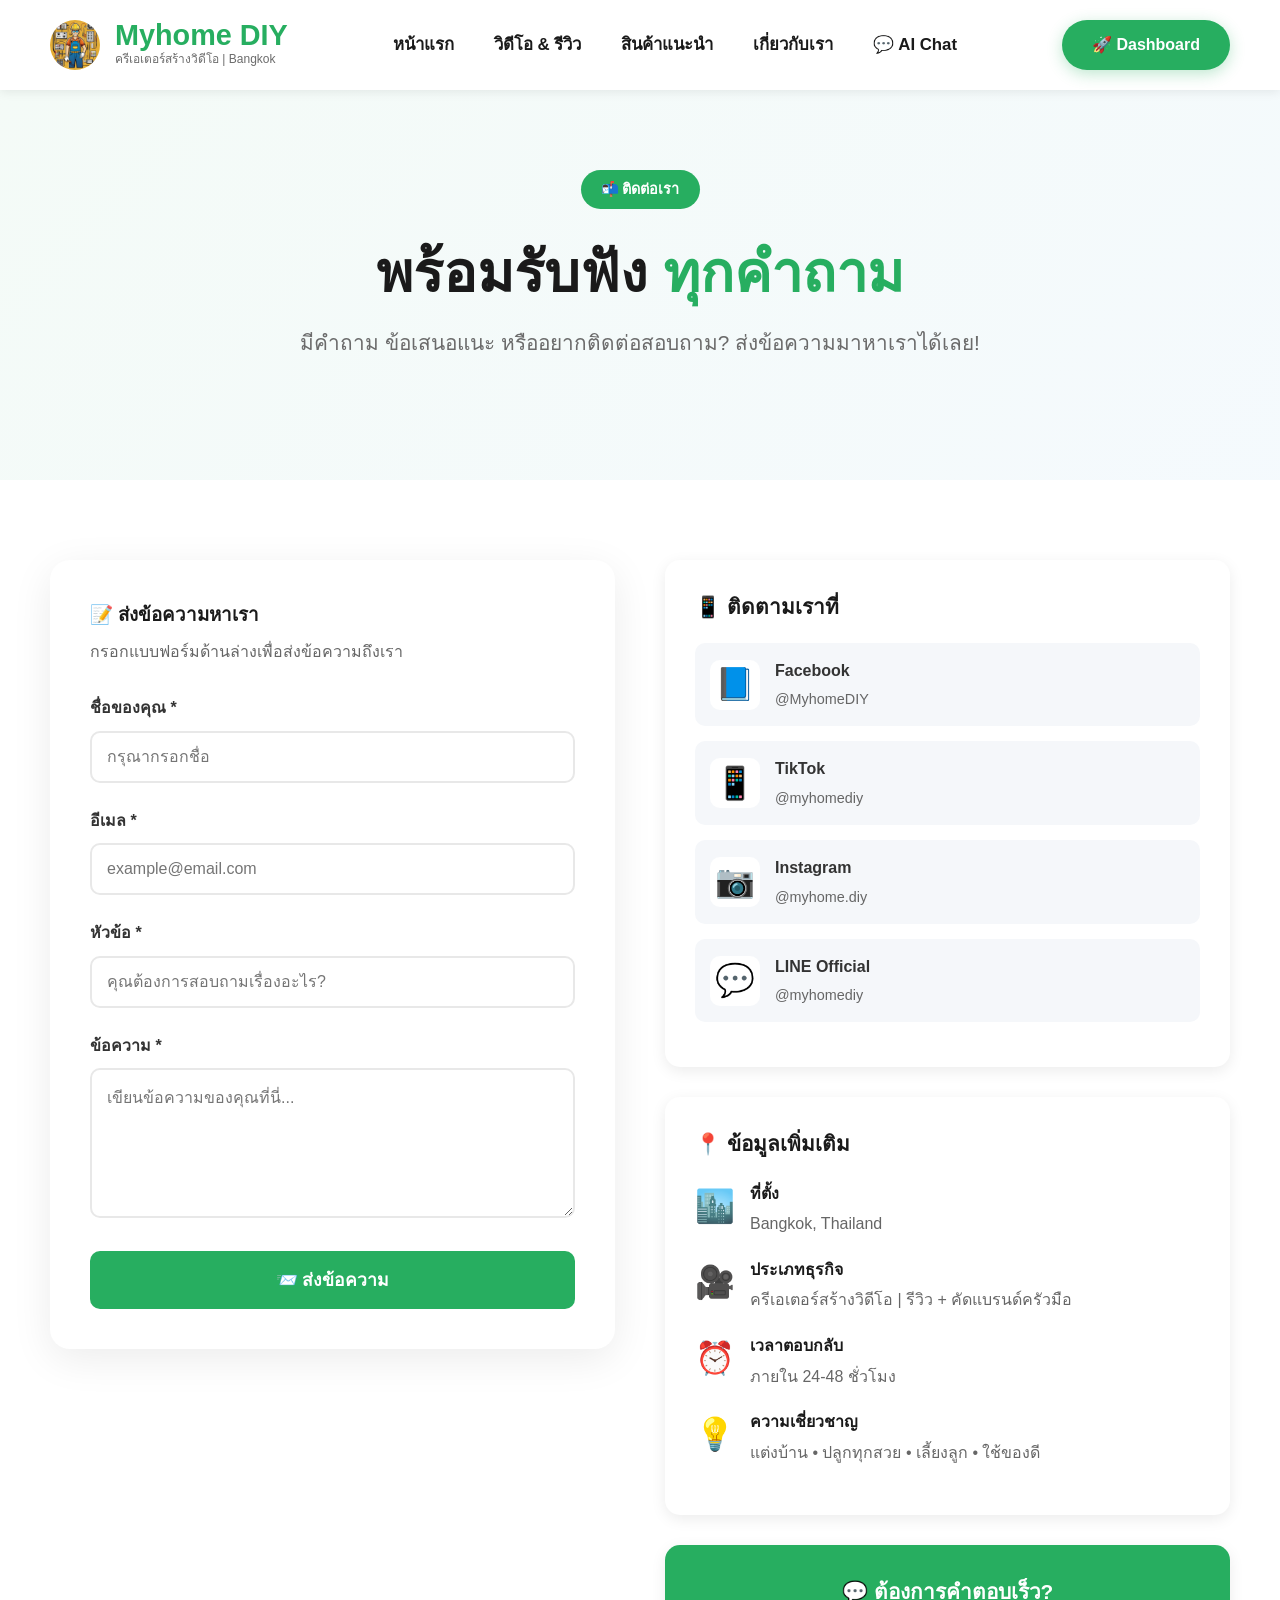
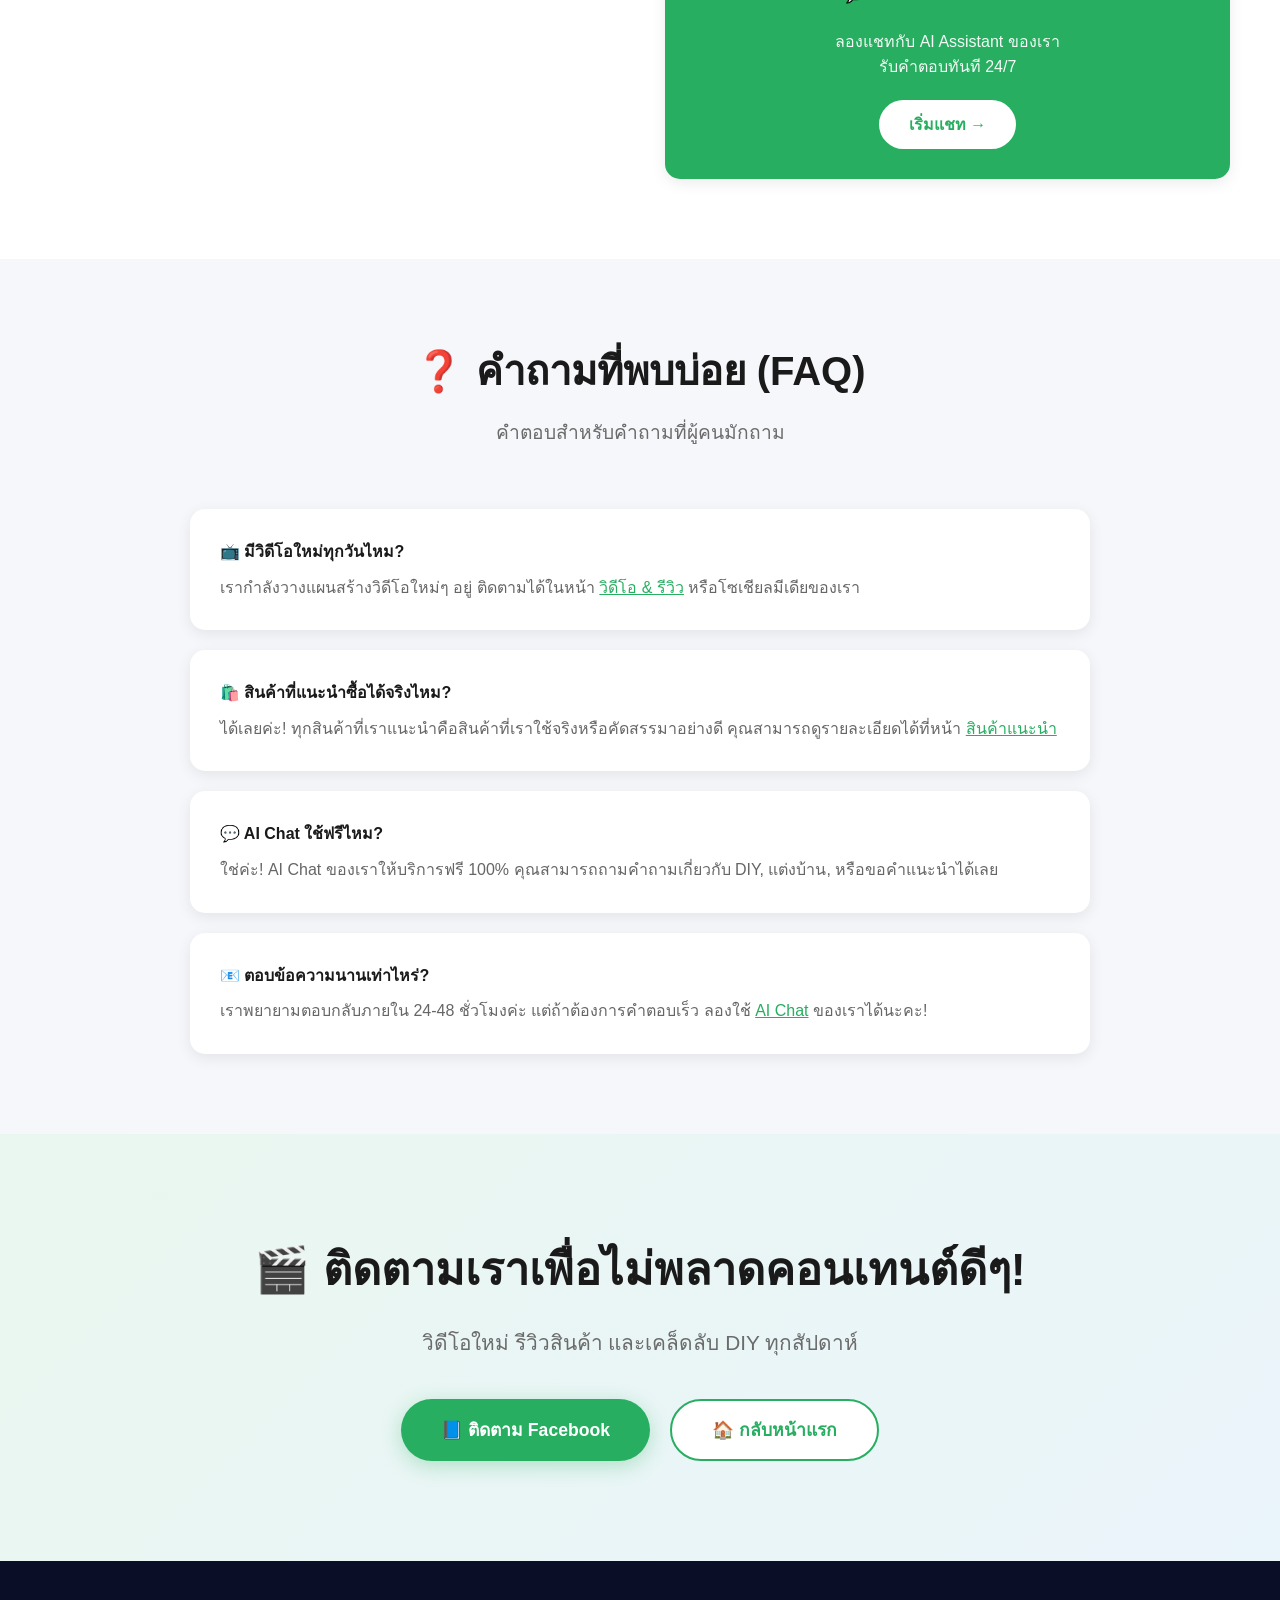
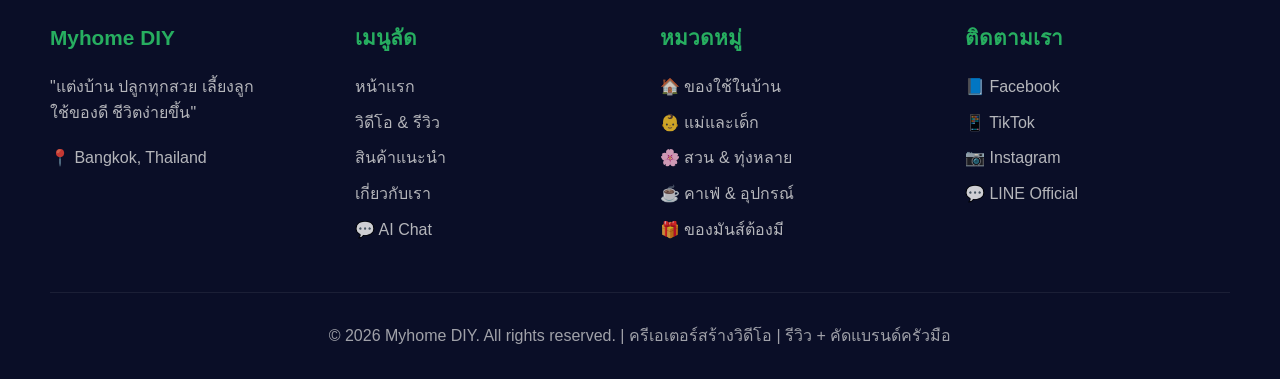
==== contact.html @ 895c19f6 "Initial deployment: Myhome DIY website with security" ====
<!DOCTYPE html>
<html lang="th">
<head>
    <meta charset="UTF-8">
    <meta name="viewport" content="width=device-width, initial-scale=1.0">
    <title>ติดต่อเรา - Myhome DIY</title>
    <link rel="stylesheet" href="assets/style.css">
    <style>
        .contact-container {
            max-width: 1200px;
            margin: 0 auto;
            display: grid;
            grid-template-columns: 1fr 1fr;
            gap: 50px;
            align-items: start;
        }

        .contact-form {
            background: white;
            padding: 40px;
            border-radius: 20px;
            box-shadow: 0 10px 40px rgba(0,0,0,0.08);
        }

        .form-group {
            margin-bottom: 25px;
        }

        .form-group label {
            display: block;
            font-weight: 600;
            margin-bottom: 10px;
            color: #333;
        }

        .form-group input,
        .form-group textarea {
            width: 100%;
            padding: 15px;
            border: 2px solid var(--border);
            border-radius: 10px;
            font-size: 1em;
            font-family: inherit;
            transition: all 0.3s;
        }

        .form-group input:focus,
        .form-group textarea:focus {
            outline: none;
            border-color: var(--primary);
            box-shadow: 0 0 0 3px rgba(39, 174, 96, 0.1);
        }

        .form-group textarea {
            min-height: 150px;
            resize: vertical;
        }

        .submit-btn {
            width: 100%;
            padding: 15px;
            background: var(--primary);
            color: white;
            border: none;
            border-radius: 10px;
            font-size: 1.1em;
            font-weight: 600;
            cursor: pointer;
            transition: all 0.3s;
        }

        .submit-btn:hover {
            background: var(--primary-dark);
            transform: translateY(-2px);
            box-shadow: 0 5px 20px rgba(39, 174, 96, 0.3);
        }

        .contact-info {
            display: flex;
            flex-direction: column;
            gap: 30px;
        }

        .info-card {
            background: white;
            padding: 30px;
            border-radius: 15px;
            box-shadow: 0 4px 15px rgba(0,0,0,0.08);
        }

        .info-card h4 {
            font-size: 1.3em;
            margin-bottom: 20px;
            color: #1a1a1a;
        }

        .social-link {
            display: flex;
            align-items: center;
            gap: 15px;
            padding: 15px;
            background: var(--light);
            border-radius: 10px;
            margin-bottom: 15px;
            text-decoration: none;
            color: #333;
            transition: all 0.3s;
        }

        .social-link:hover {
            background: var(--primary);
            color: white;
            transform: translateX(5px);
        }

        .social-icon {
            font-size: 2em;
            width: 50px;
            height: 50px;
            display: flex;
            align-items: center;
            justify-content: center;
            background: white;
            border-radius: 10px;
        }

        .info-item {
            display: flex;
            align-items: start;
            gap: 15px;
            margin-bottom: 20px;
        }

        .info-icon {
            font-size: 2em;
            flex-shrink: 0;
        }

        @media (max-width: 768px) {
            .contact-container {
                grid-template-columns: 1fr;
                gap: 30px;
            }

            .contact-form {
                padding: 30px;
            }
        }
    </style>
</head>
<body>
    <!-- HEADER -->
    <header>
        <nav>
            <a href="index.html" class="logo">
                <img src="images/logo-original.png" alt="Myhome DIY">
                <div class="logo-text">
                    <h1>Myhome DIY</h1>
                    <p>ครีเอเตอร์สร้างวิดีโอ | Bangkok</p>
                </div>
            </a>

            <ul class="nav-links">
                <li><a href="index.html">หน้าแรก</a></li>
                <li><a href="services.html">วิดีโอ & รีวิว</a></li>
                <li><a href="products.html">สินค้าแนะนำ</a></li>
                <li><a href="about.html">เกี่ยวกับเรา</a></li>
                <li><a href="chat.html">💬 AI Chat</a></li>
            </ul>

            <a href="dashboard.html" class="cta-button">🚀 Dashboard</a>
        </nav>
    </header>

    <!-- HERO -->
    <section class="hero" style="padding: 80px 50px;">
        <div class="hero-content">
            <span class="hero-badge">📬 ติดต่อเรา</span>
            <h2>พร้อมรับฟัง <span class="highlight">ทุกคำถาม</span></h2>
            <p>มีคำถาม ข้อเสนอแนะ หรืออยากติดต่อสอบถาม? ส่งข้อความมาหาเราได้เลย!</p>
        </div>
    </section>

    <!-- CONTACT SECTION -->
    <section style="padding: 80px 50px;">
        <div class="contact-container">
            <!-- CONTACT FORM -->
            <div>
                <div class="contact-form">
                    <h3 style="margin-bottom: 10px;">📝 ส่งข้อความหาเรา</h3>
                    <p style="color: #666; margin-bottom: 30px;">กรอกแบบฟอร์มด้านล่างเพื่อส่งข้อความถึงเรา</p>

                    <form onsubmit="handleSubmit(event)">
                        <div class="form-group">
                            <label for="name">ชื่อของคุณ *</label>
                            <input type="text" id="name" name="name" placeholder="กรุณากรอกชื่อ" required>
                        </div>

                        <div class="form-group">
                            <label for="email">อีเมล *</label>
                            <input type="email" id="email" name="email" placeholder="example@email.com" required>
                        </div>

                        <div class="form-group">
                            <label for="subject">หัวข้อ *</label>
                            <input type="text" id="subject" name="subject" placeholder="คุณต้องการสอบถามเรื่องอะไร?" required>
                        </div>

                        <div class="form-group">
                            <label for="message">ข้อความ *</label>
                            <textarea id="message" name="message" placeholder="เขียนข้อความของคุณที่นี่..." required></textarea>
                        </div>

                        <button type="submit" class="submit-btn">📨 ส่งข้อความ</button>
                    </form>
                </div>
            </div>

            <!-- CONTACT INFO -->
            <div class="contact-info">
                <!-- Social Media -->
                <div class="info-card">
                    <h4>📱 ติดตามเราที่</h4>
                    
                    <a href="https://www.facebook.com/profile.php?id=61570841748925" target="_blank" class="social-link">
                        <div class="social-icon">📘</div>
                        <div>
                            <strong>Facebook</strong>
                            <p style="margin: 5px 0 0 0; font-size: 0.9em; color: #666;">@MyhomeDIY</p>
                        </div>
                    </a>

                    <a href="#" target="_blank" class="social-link">
                        <div class="social-icon">📱</div>
                        <div>
                            <strong>TikTok</strong>
                            <p style="margin: 5px 0 0 0; font-size: 0.9em; color: #666;">@myhomediy</p>
                        </div>
                    </a>

                    <a href="#" target="_blank" class="social-link">
                        <div class="social-icon">📷</div>
                        <div>
                            <strong>Instagram</strong>
                            <p style="margin: 5px 0 0 0; font-size: 0.9em; color: #666;">@myhome.diy</p>
                        </div>
                    </a>

                    <a href="#" target="_blank" class="social-link">
                        <div class="social-icon">💬</div>
                        <div>
                            <strong>LINE Official</strong>
                            <p style="margin: 5px 0 0 0; font-size: 0.9em; color: #666;">@myhomediy</p>
                        </div>
                    </a>
                </div>

                <!-- Location & Info -->
                <div class="info-card">
                    <h4>📍 ข้อมูลเพิ่มเติม</h4>
                    
                    <div class="info-item">
                        <div class="info-icon">🏙️</div>
                        <div>
                            <strong>ที่ตั้ง</strong>
                            <p style="margin: 5px 0 0 0; color: #666;">Bangkok, Thailand</p>
                        </div>
                    </div>

                    <div class="info-item">
                        <div class="info-icon">🎥</div>
                        <div>
                            <strong>ประเภทธุรกิจ</strong>
                            <p style="margin: 5px 0 0 0; color: #666;">ครีเอเตอร์สร้างวิดีโอ | รีวิว + คัดแบรนด์ครัวมือ</p>
                        </div>
                    </div>

                    <div class="info-item">
                        <div class="info-icon">⏰</div>
                        <div>
                            <strong>เวลาตอบกลับ</strong>
                            <p style="margin: 5px 0 0 0; color: #666;">ภายใน 24-48 ชั่วโมง</p>
                        </div>
                    </div>

                    <div class="info-item">
                        <div class="info-icon">💡</div>
                        <div>
                            <strong>ความเชี่ยวชาญ</strong>
                            <p style="margin: 5px 0 0 0; color: #666;">แต่งบ้าน • ปลูกทุกสวย • เลี้ยงลูก • ใช้ของดี</p>
                        </div>
                    </div>
                </div>

                <!-- Quick Chat -->
                <div class="info-card" style="background: linear-gradient(135deg, var(--primary) 0%, #27ae60 100%); color: white; text-align: center;">
                    <h4 style="color: white;">💬 ต้องการคำตอบเร็ว?</h4>
                    <p style="margin-bottom: 20px; opacity: 0.95;">ลองแชทกับ AI Assistant ของเรา<br>รับคำตอบทันที 24/7</p>
                    <a href="chat.html" style="display: inline-block; padding: 12px 30px; background: white; color: var(--primary); border-radius: 30px; text-decoration: none; font-weight: 600; transition: all 0.3s;">
                        เริ่มแชท →
                    </a>
                </div>
            </div>
        </div>
    </section>

    <!-- FAQ SECTION -->
    <section style="padding: 80px 50px; background: var(--light);">
        <div class="section-title">
            <h3>❓ คำถามที่พบบ่อย (FAQ)</h3>
            <p>คำตอบสำหรับคำถามที่ผู้คนมักถาม</p>
        </div>

        <div style="max-width: 900px; margin: 0 auto;">
            <div style="background: white; padding: 30px; border-radius: 15px; margin-bottom: 20px; box-shadow: 0 4px 15px rgba(0,0,0,0.08);">
                <h4 style="margin-bottom: 10px; color: #1a1a1a;">📺 มีวิดีโอใหม่ทุกวันไหม?</h4>
                <p style="color: #666; line-height: 1.6;">เรากำลังวางแผนสร้างวิดีโอใหม่ๆ อยู่ ติดตามได้ในหน้า <a href="services.html" style="color: var(--primary);">วิดีโอ & รีวิว</a> หรือโซเชียลมีเดียของเรา</p>
            </div>

            <div style="background: white; padding: 30px; border-radius: 15px; margin-bottom: 20px; box-shadow: 0 4px 15px rgba(0,0,0,0.08);">
                <h4 style="margin-bottom: 10px; color: #1a1a1a;">🛍️ สินค้าที่แนะนำซื้อได้จริงไหม?</h4>
                <p style="color: #666; line-height: 1.6;">ได้เลยค่ะ! ทุกสินค้าที่เราแนะนำคือสินค้าที่เราใช้จริงหรือคัดสรรมาอย่างดี คุณสามารถดูรายละเอียดได้ที่หน้า <a href="products.html" style="color: var(--primary);">สินค้าแนะนำ</a></p>
            </div>

            <div style="background: white; padding: 30px; border-radius: 15px; margin-bottom: 20px; box-shadow: 0 4px 15px rgba(0,0,0,0.08);">
                <h4 style="margin-bottom: 10px; color: #1a1a1a;">💬 AI Chat ใช้ฟรีไหม?</h4>
                <p style="color: #666; line-height: 1.6;">ใช่ค่ะ! AI Chat ของเราให้บริการฟรี 100% คุณสามารถถามคำถามเกี่ยวกับ DIY, แต่งบ้าน, หรือขอคำแนะนำได้เลย</p>
            </div>

            <div style="background: white; padding: 30px; border-radius: 15px; box-shadow: 0 4px 15px rgba(0,0,0,0.08);">
                <h4 style="margin-bottom: 10px; color: #1a1a1a;">📧 ตอบข้อความนานเท่าไหร่?</h4>
                <p style="color: #666; line-height: 1.6;">เราพยายามตอบกลับภายใน 24-48 ชั่วโมงค่ะ แต่ถ้าต้องการคำตอบเร็ว ลองใช้ <a href="chat.html" style="color: var(--primary);">AI Chat</a> ของเราได้นะคะ!</p>
            </div>
        </div>
    </section>

    <!-- CTA -->
    <section class="cta-section">
        <div class="cta-content">
            <h3>🎬 ติดตามเราเพื่อไม่พลาดคอนเทนต์ดีๆ!</h3>
            <p>วิดีโอใหม่ รีวิวสินค้า และเคล็ดลับ DIY ทุกสัปดาห์</p>
            <div class="hero-buttons">
                <a href="https://www.facebook.com/profile.php?id=61570841748925" target="_blank" class="btn btn-primary">📘 ติดตาม Facebook</a>
                <a href="index.html" class="btn btn-secondary">🏠 กลับหน้าแรก</a>
            </div>
        </div>
    </section>

    <!-- FOOTER -->
    <footer>
        <div class="footer-content">
            <div class="footer-section">
                <h4>Myhome DIY</h4>
                <p>"แต่งบ้าน ปลูกทุกสวย เลี้ยงลูก<br>ใช้ของดี ชีวิตง่ายขึ้น"</p>
                <p style="margin-top: 20px;">📍 Bangkok, Thailand</p>
            </div>

            <div class="footer-section">
                <h4>เมนูลัด</h4>
                <a href="index.html">หน้าแรก</a>
                <a href="services.html">วิดีโอ & รีวิว</a>
                <a href="products.html">สินค้าแนะนำ</a>
                <a href="about.html">เกี่ยวกับเรา</a>
                <a href="chat.html">💬 AI Chat</a>
            </div>

            <div class="footer-section">
                <h4>หมวดหมู่</h4>
                <a href="products.html#home">🏠 ของใช้ในบ้าน</a>
                <a href="products.html#baby">👶 แม่และเด็ก</a>
                <a href="products.html#garden">🌸 สวน & ทุ่งหลาย</a>
                <a href="products.html#cafe">☕ คาเฟ่ & อุปกรณ์</a>
                <a href="products.html#musthave">🎁 ของมันส์ต้องมี</a>
            </div>

            <div class="footer-section">
                <h4>ติดตามเรา</h4>
                <a href="https://www.facebook.com/profile.php?id=61570841748925" target="_blank">📘 Facebook</a>
                <a href="#" target="_blank">📱 TikTok</a>
                <a href="#" target="_blank">📷 Instagram</a>
                <a href="#" target="_blank">💬 LINE Official</a>
            </div>
        </div>

        <div class="footer-bottom">
            <p>&copy; 2026 Myhome DIY. All rights reserved. | ครีเอเตอร์สร้างวิดีโอ | รีวิว + คัดแบรนด์ครัวมือ</p>
        </div>
    </footer>

    <script>
        function handleSubmit(event) {
            event.preventDefault();
            
            const name = document.getElementById('name').value;
            const email = document.getElementById('email').value;
            const subject = document.getElementById('subject').value;
            const message = document.getElementById('message').value;

            // แสดงข้อความยืนยัน
            alert(`ขอบคุณคุณ ${name}!\n\nเราได้รับข้อความของคุณแล้ว และจะตอบกลับทางอีเมล ${email} ภายใน 24-48 ชั่วโมง\n\nหัวข้อ: ${subject}`);

            // รีเซ็ตฟอร์ม
            event.target.reset();
        }
    </script>
</body>
</html>
---- assets/style.css ----
/* ========================================
   MYHOME DIY WEBSITE - MAIN STYLESHEET
   ======================================== */

* {
    margin: 0;
    padding: 0;
    box-sizing: border-box;
}

:root {
    --primary: #27ae60;
    --primary-dark: #1e8449;
    --secondary: #3498db;
    --dark: #0a0e27;
    --light: #f5f7fa;
    --white: #ffffff;
    --text-dark: #1a1a1a;
    --text-light: #e0e0e0;
    --border: #e8e8e8;
    --gray: #6b6b6b;
}

body {
    font-family: 'Segoe UI', 'Sukhumvit Set', -apple-system, BlinkMacSystemFont, sans-serif;
    background: var(--white);
    color: var(--text-dark);
    line-height: 1.6;
    overflow-x: hidden;
}

/* ========================================
   HEADER & NAVIGATION
   ======================================== */

header {
    background: var(--white);
    box-shadow: 0 2px 10px rgba(0,0,0,0.08);
    position: sticky;
    top: 0;
    z-index: 1000;
}

nav {
    max-width: 1400px;
    margin: 0 auto;
    padding: 20px 50px;
    display: flex;
    justify-content: space-between;
    align-items: center;
}

.logo {
    display: flex;
    align-items: center;
    gap: 15px;
    text-decoration: none;
}

.logo img {
    height: 50px;
    border-radius: 50%;
}

.logo-text {
    display: flex;
    flex-direction: column;
}

.logo-text h1 {
    font-size: 1.8em;
    color: var(--primary);
    font-weight: 900;
    line-height: 1;
}

.logo-text p {
    font-size: 0.75em;
    color: var(--gray);
}

.nav-links {
    display: flex;
    gap: 40px;
    list-style: none;
}

.nav-links a {
    text-decoration: none;
    color: var(--text-dark);
    font-weight: 600;
    font-size: 1.05em;
    transition: color 0.3s;
    position: relative;
}

.nav-links a:hover,
.nav-links a.active {
    color: var(--primary);
}

.nav-links a::after {
    content: '';
    position: absolute;
    bottom: -5px;
    left: 0;
    width: 0;
    height: 3px;
    background: var(--primary);
    transition: width 0.3s;
}

.nav-links a:hover::after,
.nav-links a.active::after {
    width: 100%;
}

.cta-button {
    background: var(--primary);
    color: white;
    padding: 12px 30px;
    border-radius: 50px;
    text-decoration: none;
    font-weight: 700;
    transition: all 0.3s;
    box-shadow: 0 4px 15px rgba(39, 174, 96, 0.3);
}

.cta-button:hover {
    background: var(--primary-dark);
    transform: translateY(-2px);
    box-shadow: 0 6px 20px rgba(39, 174, 96, 0.4);
}

/* ========================================
   HERO SECTION
   ======================================== */

.hero {
    background: linear-gradient(135deg, rgba(39, 174, 96, 0.05) 0%, rgba(52, 152, 219, 0.05) 100%);
    padding: 100px 50px;
    text-align: center;
}

.hero-content {
    max-width: 1200px;
    margin: 0 auto;
}

.hero-badge {
    display: inline-block;
    background: var(--primary);
    color: white;
    padding: 8px 20px;
    border-radius: 50px;
    font-size: 0.9em;
    font-weight: 600;
    margin-bottom: 30px;
}

.hero h2 {
    font-size: 3.5em;
    font-weight: 900;
    color: var(--text-dark);
    margin-bottom: 20px;
    line-height: 1.2;
}

.hero h2 .highlight {
    color: var(--primary);
}

.hero p {
    font-size: 1.3em;
    color: var(--gray);
    margin-bottom: 40px;
    max-width: 800px;
    margin-left: auto;
    margin-right: auto;
}

.hero-buttons {
    display: flex;
    gap: 20px;
    justify-content: center;
    flex-wrap: wrap;
}

.btn {
    padding: 15px 40px;
    border-radius: 50px;
    font-size: 1.1em;
    font-weight: 700;
    text-decoration: none;
    transition: all 0.3s;
    display: inline-flex;
    align-items: center;
    gap: 10px;
    border: none;
    cursor: pointer;
}

.btn-primary {
    background: var(--primary);
    color: white;
    box-shadow: 0 5px 20px rgba(39, 174, 96, 0.3);
}

.btn-primary:hover {
    background: var(--primary-dark);
    transform: translateY(-3px);
    box-shadow: 0 8px 25px rgba(39, 174, 96, 0.4);
}

.btn-secondary {
    background: white;
    color: var(--primary);
    border: 2px solid var(--primary);
}

.btn-secondary:hover {
    background: var(--primary);
    color: white;
    transform: translateY(-3px);
}

.hero-image {
    margin-top: 60px;
}

.hero-image img {
    max-width: 1000px;
    width: 100%;
    border-radius: 20px;
    box-shadow: 0 20px 60px rgba(0,0,0,0.15);
}

/* ========================================
   SECTIONS
   ======================================== */

.section-title {
    text-align: center;
    margin-bottom: 60px;
}

.section-title h3 {
    font-size: 2.5em;
    font-weight: 900;
    color: var(--text-dark);
    margin-bottom: 15px;
}

.section-title p {
    font-size: 1.2em;
    color: var(--gray);
}

/* Features Section */
.features {
    padding: 100px 50px;
    background: var(--white);
}

.features-grid {
    max-width: 1200px;
    margin: 0 auto;
    display: grid;
    grid-template-columns: repeat(auto-fit, minmax(280px, 1fr));
    gap: 40px;
}

.feature-card {
    background: white;
    padding: 40px;
    border-radius: 15px;
    text-align: center;
    transition: all 0.3s;
    border: 2px solid var(--border);
}

.feature-card:hover {
    transform: translateY(-10px);
    box-shadow: 0 15px 40px rgba(0,0,0,0.1);
    border-color: var(--primary);
}

.feature-icon {
    font-size: 4em;
    margin-bottom: 20px;
}

.feature-card h4 {
    font-size: 1.5em;
    color: var(--text-dark);
    margin-bottom: 15px;
    font-weight: 700;
}

.feature-card p {
    color: var(--gray);
    line-height: 1.8;
}

/* Stats Section */
.stats {
    background: linear-gradient(135deg, var(--primary) 0%, var(--primary-dark) 100%);
    padding: 80px 50px;
    color: white;
}

.stats-grid {
    max-width: 1200px;
    margin: 0 auto;
    display: grid;
    grid-template-columns: repeat(auto-fit, minmax(200px, 1fr));
    gap: 40px;
    text-align: center;
}

.stat-item h5 {
    font-size: 3em;
    font-weight: 900;
    margin-bottom: 10px;
}

.stat-item p {
    font-size: 1.1em;
    opacity: 0.9;
}

/* Categories Section */
.categories {
    padding: 100px 50px;
    background: var(--light);
}

.categories-grid {
    max-width: 1200px;
    margin: 0 auto;
    display: grid;
    grid-template-columns: repeat(auto-fit, minmax(220px, 1fr));
    gap: 30px;
}

.category-card {
    background: white;
    padding: 35px;
    border-radius: 15px;
    text-align: center;
    transition: all 0.3s;
    cursor: pointer;
    border: 2px solid transparent;
}

.category-card:hover {
    transform: scale(1.05);
    border-color: var(--primary);
    box-shadow: 0 10px 30px rgba(0,0,0,0.1);
}

.category-card .emoji {
    font-size: 3.5em;
    margin-bottom: 15px;
}

.category-card h5 {
    font-size: 1.2em;
    color: var(--text-dark);
    font-weight: 700;
}

/* CTA Section */
.cta-section {
    background: linear-gradient(135deg, rgba(39, 174, 96, 0.1) 0%, rgba(52, 152, 219, 0.1) 100%);
    padding: 100px 50px;
    text-align: center;
}

.cta-content {
    max-width: 800px;
    margin: 0 auto;
}

.cta-content h3 {
    font-size: 2.8em;
    font-weight: 900;
    margin-bottom: 20px;
}

.cta-content p {
    font-size: 1.3em;
    color: var(--gray);
    margin-bottom: 40px;
}

/* ========================================
   FOOTER
   ======================================== */

footer {
    background: var(--dark);
    color: var(--text-light);
    padding: 60px 50px 30px;
}

.footer-content {
    max-width: 1200px;
    margin: 0 auto;
    display: grid;
    grid-template-columns: repeat(auto-fit, minmax(250px, 1fr));
    gap: 40px;
    margin-bottom: 40px;
}

.footer-section h4 {
    color: var(--primary);
    font-size: 1.3em;
    margin-bottom: 20px;
}

.footer-section p,
.footer-section a {
    color: var(--text-light);
    text-decoration: none;
    display: block;
    margin-bottom: 10px;
    opacity: 0.8;
    transition: opacity 0.3s;
}

.footer-section a:hover {
    opacity: 1;
    color: var(--primary);
}

.footer-bottom {
    text-align: center;
    padding-top: 30px;
    border-top: 1px solid rgba(255,255,255,0.1);
    opacity: 0.7;
}

/* ========================================
   RESPONSIVE DESIGN
   ======================================== */

@media (max-width: 768px) {
    nav {
        flex-direction: column;
        gap: 20px;
        padding: 20px;
    }

    .nav-links {
        flex-direction: column;
        gap: 15px;
        text-align: center;
    }

    .hero h2 {
        font-size: 2.2em;
    }

    .hero p {
        font-size: 1.1em;
    }

    .features-grid,
    .categories-grid {
        grid-template-columns: 1fr;
    }

    .section-title h3 {
        font-size: 2em;
    }
}
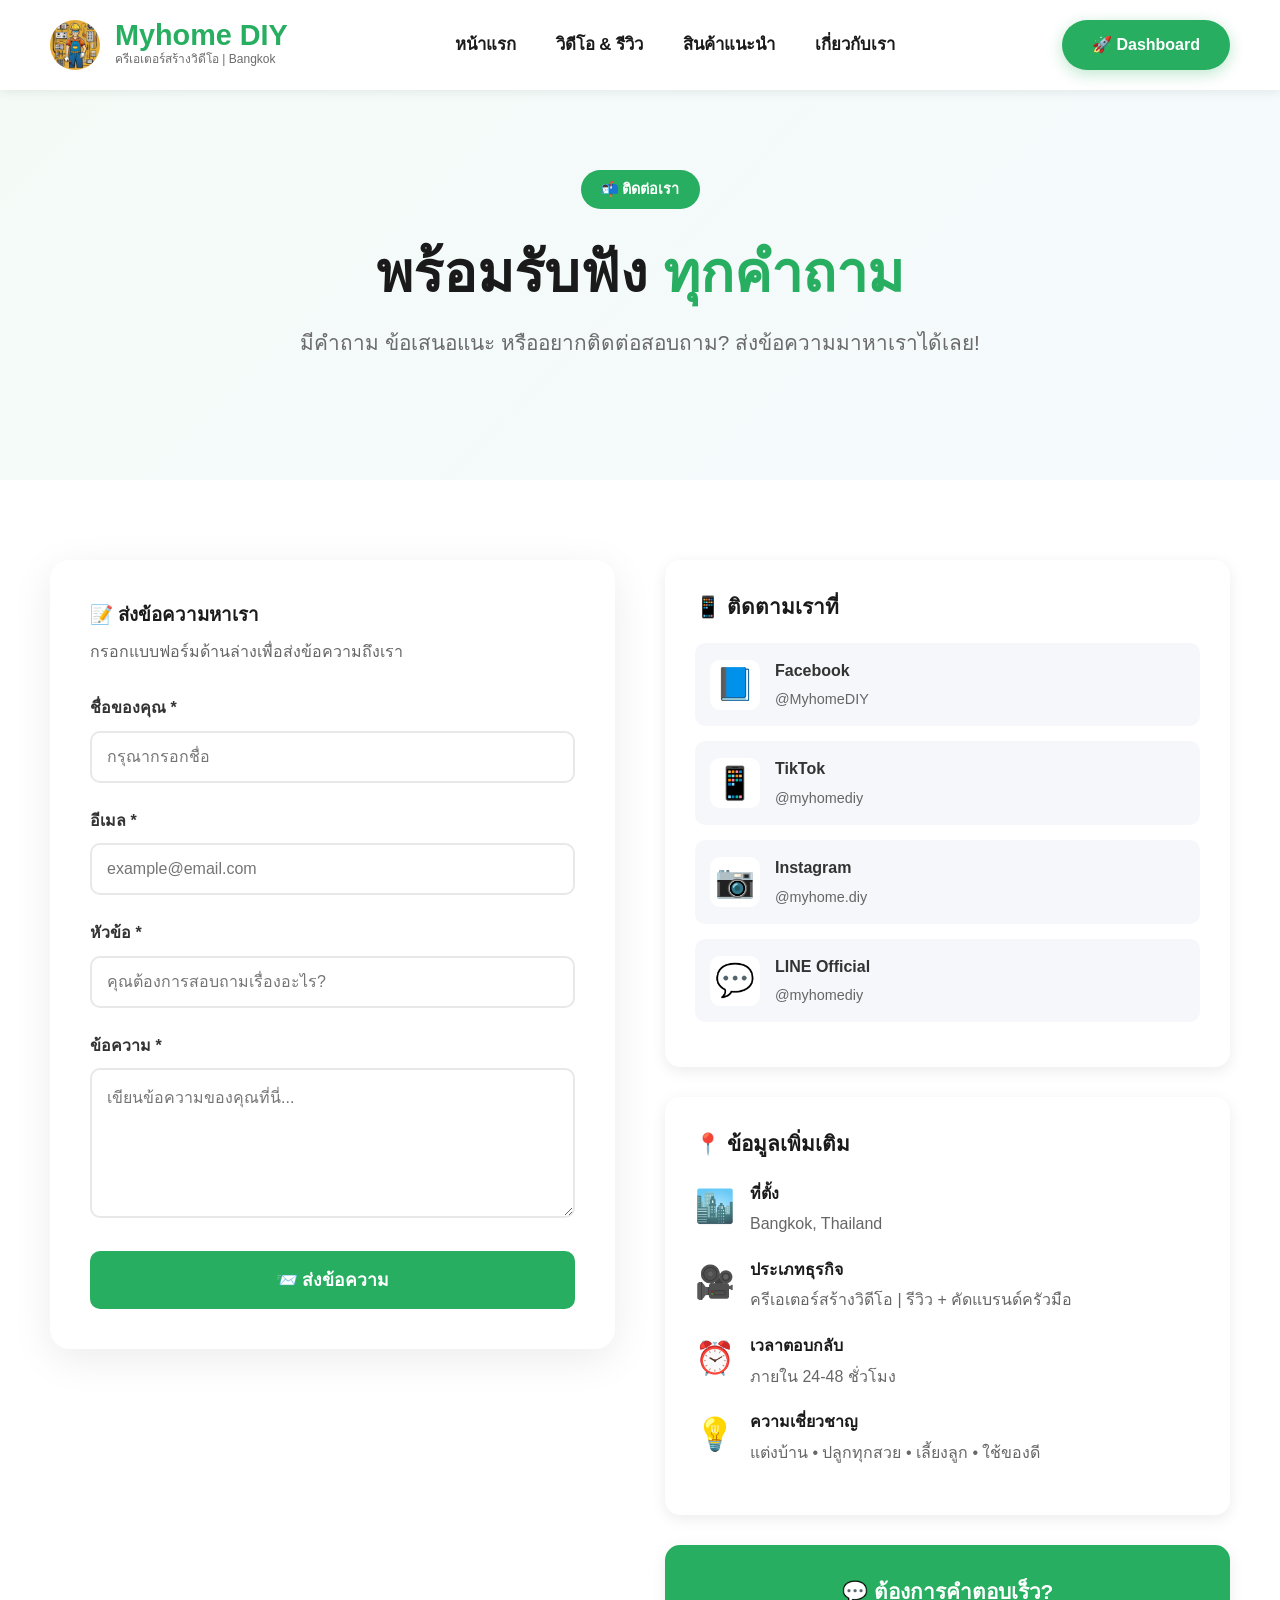
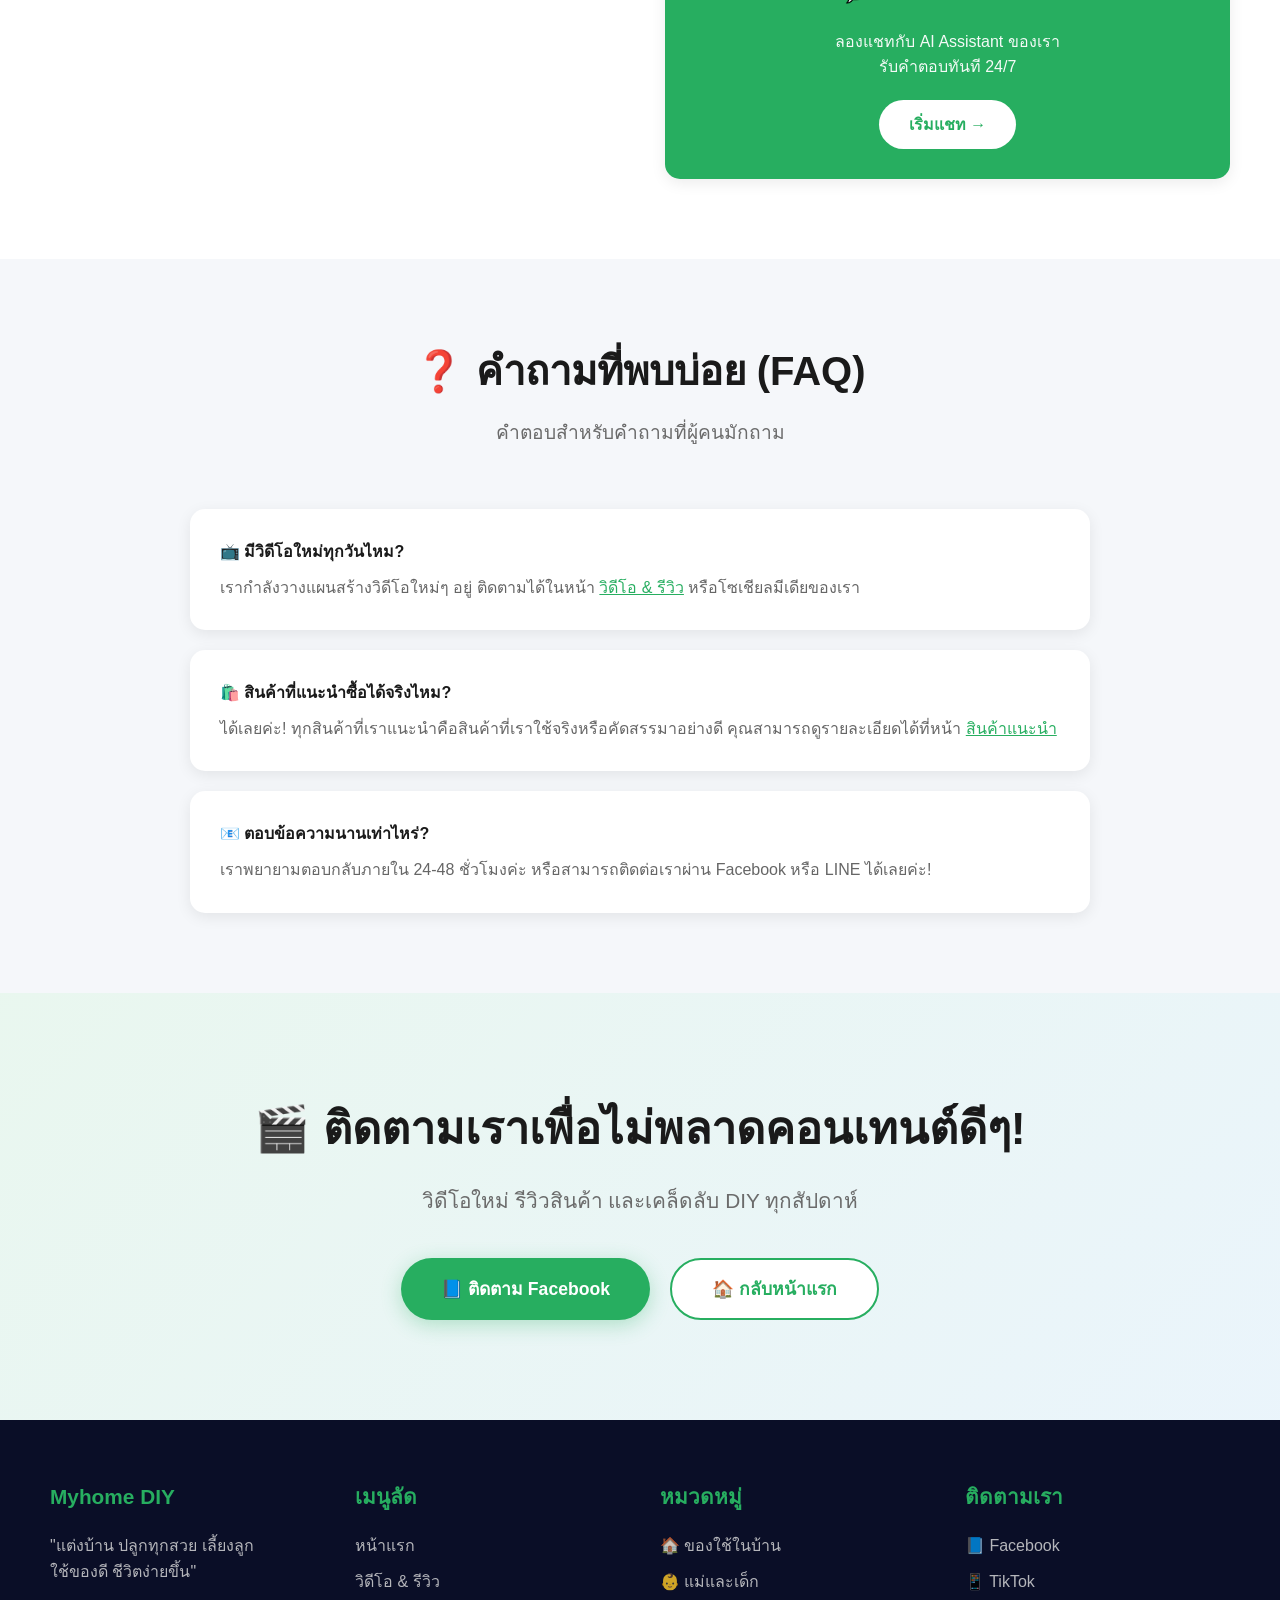
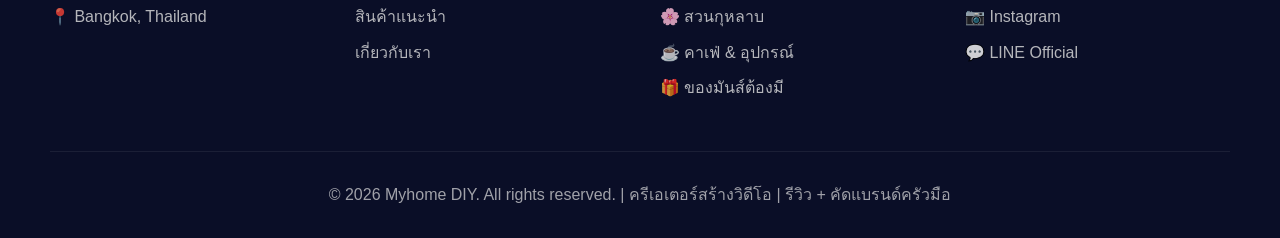
==== commit 007c007e: "Remove AI Chat menu, create about.html, fix garden category text" ====
--- a/contact.html
+++ b/contact.html
@@ -165,7 +165,6 @@
                 <li><a href="services.html">วิดีโอ & รีวิว</a></li>
                 <li><a href="products.html">สินค้าแนะนำ</a></li>
                 <li><a href="about.html">เกี่ยวกับเรา</a></li>
-                <li><a href="chat.html">💬 AI Chat</a></li>
             </ul>
 
             <a href="dashboard.html" class="cta-button">🚀 Dashboard</a>
@@ -322,14 +321,9 @@
                 <p style="color: #666; line-height: 1.6;">ได้เลยค่ะ! ทุกสินค้าที่เราแนะนำคือสินค้าที่เราใช้จริงหรือคัดสรรมาอย่างดี คุณสามารถดูรายละเอียดได้ที่หน้า <a href="products.html" style="color: var(--primary);">สินค้าแนะนำ</a></p>
             </div>
 
-            <div style="background: white; padding: 30px; border-radius: 15px; margin-bottom: 20px; box-shadow: 0 4px 15px rgba(0,0,0,0.08);">
-                <h4 style="margin-bottom: 10px; color: #1a1a1a;">💬 AI Chat ใช้ฟรีไหม?</h4>
-                <p style="color: #666; line-height: 1.6;">ใช่ค่ะ! AI Chat ของเราให้บริการฟรี 100% คุณสามารถถามคำถามเกี่ยวกับ DIY, แต่งบ้าน, หรือขอคำแนะนำได้เลย</p>
-            </div>
-
             <div style="background: white; padding: 30px; border-radius: 15px; box-shadow: 0 4px 15px rgba(0,0,0,0.08);">
                 <h4 style="margin-bottom: 10px; color: #1a1a1a;">📧 ตอบข้อความนานเท่าไหร่?</h4>
-                <p style="color: #666; line-height: 1.6;">เราพยายามตอบกลับภายใน 24-48 ชั่วโมงค่ะ แต่ถ้าต้องการคำตอบเร็ว ลองใช้ <a href="chat.html" style="color: var(--primary);">AI Chat</a> ของเราได้นะคะ!</p>
+                <p style="color: #666; line-height: 1.6;">เราพยายามตอบกลับภายใน 24-48 ชั่วโมงค่ะ หรือสามารถติดต่อเราผ่าน Facebook หรือ LINE ได้เลยค่ะ!</p>
             </div>
         </div>
     </section>
@@ -361,14 +355,13 @@
                 <a href="services.html">วิดีโอ & รีวิว</a>
                 <a href="products.html">สินค้าแนะนำ</a>
                 <a href="about.html">เกี่ยวกับเรา</a>
-                <a href="chat.html">💬 AI Chat</a>
             </div>
 
             <div class="footer-section">
                 <h4>หมวดหมู่</h4>
                 <a href="products.html#home">🏠 ของใช้ในบ้าน</a>
                 <a href="products.html#baby">👶 แม่และเด็ก</a>
-                <a href="products.html#garden">🌸 สวน & ทุ่งหลาย</a>
+                <a href="products.html#garden">🌸 สวนกุหลาบ</a>
                 <a href="products.html#cafe">☕ คาเฟ่ & อุปกรณ์</a>
                 <a href="products.html#musthave">🎁 ของมันส์ต้องมี</a>
             </div>
